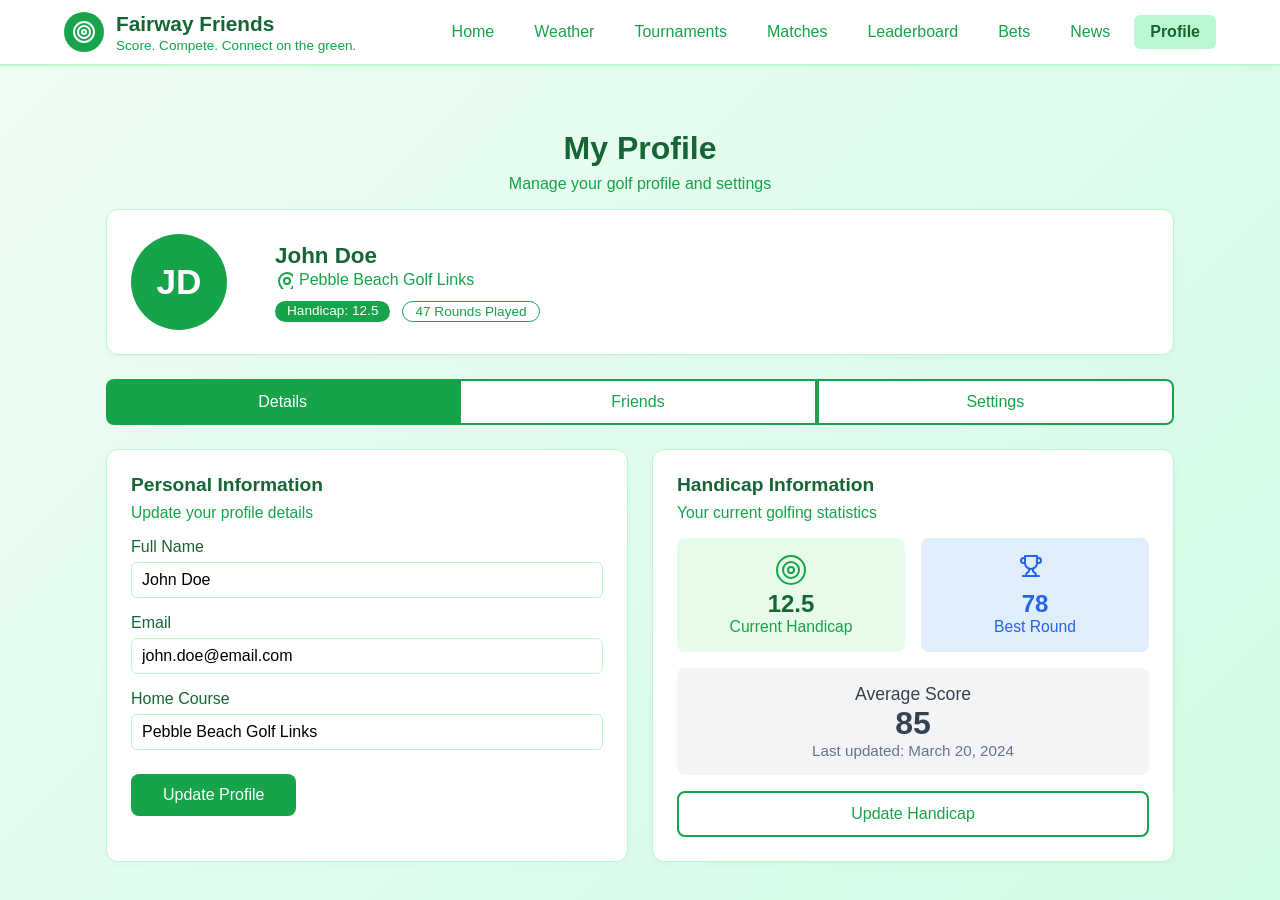
==== profile.html @ a9df20e4 "Add files via upload" ====
<!DOCTYPE html>
<html lang="en">
<head>
  <meta charset="UTF-8" />
  <meta name="viewport" content="width=device-width, initial-scale=1.0"/>
  <title>My Profile - Fairway Friends</title>
  <link rel="stylesheet" href="styles.css" />
  <style>
    .tab-content { display: none; }
    .tab-content.active { display: block; }
    .profile-avatar {
      width: 96px; height: 96px;
      background: #16a34a;
      color: #fff;
      border-radius: 50%;
      display: flex; align-items: center; justify-content: center;
      font-size: 2.2rem;
      font-weight: bold;
      margin-right: 24px;
    }
    .profile-badges { display: flex; gap: 12px; margin-top: 12px; }
    .profile-badge {
      display: inline-block;
      border-radius: 12px;
      padding: 2px 12px;
      font-size: 0.85rem;
      font-weight: 500;
      background: #16a34a;
      color: #fff;
    }
    .profile-badge.outline {
      background: #fff;
      color: #16a34a;
      border: 1px solid #16a34a;
    }
    .profile-section {
      background: #fff;
      border: 1px solid #bbf7d0;
      border-radius: 12px;
      box-shadow: 0 2px 8px rgba(16, 185, 129, 0.04);
      margin-bottom: 24px;
      padding: 24px;
    }
    .profile-form label {
      display: block;
      margin-bottom: 6px;
      color: #166534;
      font-weight: 500;
    }
    .profile-form input {
      width: 100%;
      padding: 8px 10px;
      margin-bottom: 16px;
      border: 1px solid #bbf7d0;
      border-radius: 6px;
      font-size: 1rem;
    }
    .profile-form button {
      margin-top: 8px;
    }
    .profile-grid {
      display: grid;
      grid-template-columns: 1fr 1fr;
      gap: 24px;
    }
    @media (max-width: 900px) {
      .profile-grid { grid-template-columns: 1fr; }
    }
    .friends-list {
      display: grid;
      grid-template-columns: 1fr 1fr;
      gap: 12px;
      margin-top: 12px;
    }
    .friend-card {
      display: flex;
      align-items: center;
      background: #e7fbe9;
      border-radius: 8px;
      padding: 10px 16px;
      gap: 12px;
      font-size: 1rem;
    }
    .friend-card.offline { background: #f3f4f6; }
    .friend-status {
      font-size: 0.9rem;
      margin-left: auto;
      display: flex;
      align-items: center;
      gap: 4px;
    }
    .status-dot {
      width: 8px; height: 8px;
      border-radius: 50%;
      display: inline-block;
    }
    .status-dot.online { background: #16a34a; }
    .status-dot.offline { background: #a3a3a3; }
    .pending-invites {
      margin-top: 16px;
      display: flex;
      flex-direction: column;
      gap: 10px;
    }
    .invite-card {
      background: #fef9c3;
      border: 1px solid #fde68a;
      border-radius: 8px;
      padding: 12px 16px;
      display: flex;
      align-items: center;
      justify-content: space-between;
      gap: 12px;
    }
    .invite-info {
      display: flex;
      flex-direction: column;
      gap: 2px;
    }
    .settings-grid {
      display: grid;
      grid-template-columns: 1fr 1fr;
      gap: 24px;
    }
    @media (max-width: 900px) {
      .settings-grid { grid-template-columns: 1fr; }
    }
    .checkbox-group {
      display: flex;
      flex-direction: column;
      gap: 12px;
      margin-top: 12px;
    }
    .checkbox-label {
      display: flex;
      align-items: center;
      gap: 8px;
      font-size: 1rem;
      color: #166534;
    }
    .checkbox-label input[type="checkbox"] {
      accent-color: #16a34a;
      width: 18px; height: 18px;
    }
  </style>
</head>
<body>
  <nav>
    <div class="nav-container">
      <div class="nav-left">
        <div class="logo-circle">
          <svg width="24" height="24" fill="none" stroke="white" stroke-width="2" stroke-linecap="round" stroke-linejoin="round">
            <circle cx="12" cy="12" r="10"/>
            <circle cx="12" cy="12" r="6"/>
            <circle cx="12" cy="12" r="2"/>
          </svg>
        </div>
        <div>
          <h1>Fairway Friends</h1>
          <p class="subtitle">Score. Compete. Connect on the green.</p>
        </div>
      </div>
      <div class="nav-right">
        <a href="index.html">Home</a>
        <a href="weather.html">Weather</a>
        <a href="tournaments.html">Tournaments</a>
        <a href="matches.html">Matches</a>
        <a href="leaderboard.html">Leaderboard</a>
        <a href="#">Bets</a>
        <a href="news.html">News</a>
        <a class="active" href="profile.html">Profile</a>
      </div>
    </div>
  </nav>
  <main>
    <section style="text-align:center; margin-top:32px; margin-bottom:16px;">
      <h2 style="font-size:2rem; color:#166534; font-weight:bold; margin-bottom:8px;">My Profile</h2>
      <p style="color:#16a34a;">Manage your golf profile and settings</p>
    </section>
    <!-- Profile Card -->
    <section class="profile-section" style="max-width:1100px; margin:0 auto 24px auto;">
      <div style="display:flex; align-items:center; gap:24px;">
        <div class="profile-avatar">JD</div>
        <div>
          <div style="font-size:1.4rem; font-weight:bold; color:#166534;">John Doe</div>
          <div style="color:#16a34a; display:flex; align-items:center; gap:6px; margin-top:2px;">
            <svg width="18" height="18" fill="none" stroke="#16a34a" stroke-width="2" stroke-linecap="round" stroke-linejoin="round"><path d="M20 10c0 4.993-5.539 10.193-7.399 11.799a1 1 0 0 1-1.202 0C9.539 20.193 4 14.993 4 10a8 8 0 0 1 16 0"/><circle cx="12" cy="10" r="3"/></svg>
            Pebble Beach Golf Links
          </div>
          <div class="profile-badges">
            <span class="profile-badge">Handicap: 12.5</span>
            <span class="profile-badge outline">47 Rounds Played</span>
          </div>
        </div>
      </div>
    </section>
    <!-- Tabs -->
    <div style="max-width:1100px; margin:0 auto 24px auto;">
      <div style="display:flex; background:#f0fdf4; border-radius:8px;">
        <button class="btn-primary" id="tab-details" style="flex:1; border-radius:8px 0 0 8px;">Details</button>
        <button class="btn-outline" id="tab-friends" style="flex:1; border-radius:0;">Friends</button>
        <button class="btn-outline" id="tab-settings" style="flex:1; border-radius:0 8px 8px 0;">Settings</button>
      </div>
    </div>
    <!-- Tab Contents -->
    <div style="max-width:1100px; margin:0 auto 32px auto;">
      <!-- Details Tab -->
      <div class="tab-content active" id="content-details">
        <div class="profile-grid">
          <div class="profile-section">
            <div style="font-size:1.2rem; font-weight:bold; color:#166534; margin-bottom:8px;">Personal Information</div>
            <div style="color:#16a34a; font-size:0.98rem; margin-bottom:16px;">Update your profile details</div>
            <form class="profile-form">
              <label for="full-name">Full Name</label>
              <input type="text" id="full-name" value="John Doe" />
              <label for="email">Email</label>
              <input type="email" id="email" value="john.doe@email.com" />
              <label for="home-course">Home Course</label>
              <input type="text" id="home-course" value="Pebble Beach Golf Links" />
              <button class="btn-primary" type="button">Update Profile</button>
            </form>
          </div>
          <div class="profile-section">
            <div style="font-size:1.2rem; font-weight:bold; color:#166534; margin-bottom:8px;">Handicap Information</div>
            <div style="color:#16a34a; font-size:0.98rem; margin-bottom:16px;">Your current golfing statistics</div>
            <div style="display:grid; grid-template-columns:1fr 1fr; gap:16px; margin-bottom:16px;">
              <div style="text-align:center; background:#e7fbe9; border-radius:8px; padding:16px;">
                <svg width="32" height="32" fill="none" stroke="#16a34a" stroke-width="2" stroke-linecap="round" stroke-linejoin="round"><circle cx="16" cy="16" r="14"/><circle cx="16" cy="16" r="8"/><circle cx="16" cy="16" r="3"/></svg>
                <div style="font-size:1.5rem; font-weight:bold; color:#166534;">12.5</div>
                <div style="color:#16a34a; font-size:0.98rem;">Current Handicap</div>
              </div>
              <div style="text-align:center; background:#e0edfa; border-radius:8px; padding:16px;">
                <svg width="32" height="32" fill="none" stroke="#2563eb" stroke-width="2" stroke-linecap="round" stroke-linejoin="round"><path d="M6 9H4.5a2.5 2.5 0 0 1 0-5H6"/><path d="M18 9h1.5a2.5 2.5 0 0 0 0-5H18"/><path d="M4 22h16"/><path d="M10 14.66V17c0 .55-.47.98-.97 1.21C7.85 18.75 7 20.24 7 22"/><path d="M14 14.66V17c0 .55.47.98.97 1.21C16.15 18.75 17 20.24 17 22"/><path d="M18 2H6v7a6 6 0 0 0 12 0V2Z"/></svg>
                <div style="font-size:1.5rem; font-weight:bold; color:#2563eb;">78</div>
                <div style="color:#2563eb; font-size:0.98rem;">Best Round</div>
              </div>
            </div>
            <div style="text-align:center; background:#f3f4f6; border-radius:8px; padding:16px; margin-bottom:16px;">
              <div style="font-size:1.1rem; font-weight:500; color:#374151;">Average Score</div>
              <div style="font-size:2rem; font-weight:bold; color:#374151;">85</div>
              <div style="color:#64748b; font-size:0.95rem;">Last updated: March 20, 2024</div>
            </div>
            <button class="btn-outline" style="width:100%;">Update Handicap</button>
          </div>
        </div>
      </div>
      <!-- Friends Tab -->
      <div class="tab-content" id="content-friends">
        <div class="profile-section">
          <div style="font-size:1.2rem; font-weight:bold; color:#166534; margin-bottom:8px;">My Friends (4)</div>
          <div style="color:#16a34a; font-size:0.98rem; margin-bottom:16px;">Connect and compete with your golf buddies</div>
          <button class="btn-primary" style="float:right; margin-bottom:12px;">+ Invite Friend</button>
          <div class="friends-list">
            <div class="friend-card">
              <span class="profile-avatar" style="width:40px; height:40px; font-size:1rem; margin-right:0;">MJ</span>
              <span>Mike Johnson<br /><span style="color:#16a34a; font-size:0.95rem;">Handicap: 8.5</span></span>
              <span class="friend-status"><span class="status-dot online"></span>online</span>
            </div>
            <div class="friend-card">
              <span class="profile-avatar" style="width:40px; height:40px; font-size:1rem; margin-right:0;">TB</span>
              <span>Tom Brown<br /><span style="color:#16a34a; font-size:0.95rem;">Handicap: 11.2</span></span>
              <span class="friend-status"><span class="status-dot online"></span>online</span>
            </div>
            <div class="friend-card offline">
              <span class="profile-avatar" style="width:40px; height:40px; font-size:1rem; margin-right:0;">SW</span>
              <span>Sarah Wilson<br /><span style="color:#16a34a; font-size:0.95rem;">Handicap: 15.7</span></span>
              <span class="friend-status"><span class="status-dot offline"></span>offline</span>
            </div>
            <div class="friend-card offline">
              <span class="profile-avatar" style="width:40px; height:40px; font-size:1rem; margin-right:0;">LD</span>
              <span>Lisa Davis<br /><span style="color:#16a34a; font-size:0.95rem;">Handicap: 9.8</span></span>
              <span class="friend-status"><span class="status-dot offline"></span>offline</span>
            </div>
          </div>
        </div>
        <div class="profile-section">
          <div style="font-size:1.2rem; font-weight:bold; color:#166534; margin-bottom:8px;">Pending Invites</div>
          <div style="color:#16a34a; font-size:0.98rem; margin-bottom:16px;">Friends you've invited to join</div>
          <div class="pending-invites">
            <div class="invite-card">
              <div class="invite-info">
                <span>Alex Smith</span>
                <span style="color:#16a34a; font-size:0.95rem;">alex@email.com</span>
                <span style="color:#64748b; font-size:0.85rem;">Sent: 18/3/2024</span>
              </div>
              <button class="btn-outline" style="padding:4px 16px; font-size:0.95rem;">Resend</button>
            </div>
            <div class="invite-card">
              <div class="invite-info">
                <span>Emma Wilson</span>
                <span style="color:#16a34a; font-size:0.95rem;">emma@email.com</span>
                <span style="color:#64748b; font-size:0.85rem;">Sent: 17/3/2024</span>
              </div>
              <button class="btn-outline" style="padding:4px 16px; font-size:0.95rem;">Resend</button>
            </div>
          </div>
        </div>
      </div>
      <!-- Settings Tab -->
      <div class="tab-content" id="content-settings">
        <div class="settings-grid">
          <div class="profile-section">
            <div style="font-size:1.2rem; font-weight:bold; color:#166534; margin-bottom:8px;">Account Settings</div>
            <div style="color:#16a34a; font-size:0.98rem; margin-bottom:16px;">Manage your account preferences</div>
            <form class="profile-form">
              <label for="current-password">Current Password</label>
              <input type="password" id="current-password" placeholder="Enter current password" />
              <label for="new-password">New Password</label>
              <input type="password" id="new-password" placeholder="Enter new password" />
              <label for="confirm-password">Confirm Password</label>
              <input type="password" id="confirm-password" placeholder="Confirm new password" />
              <button class="btn-primary" type="button">Update Password</button>
            </form>
          </div>
          <div class="profile-section">
            <div style="font-size:1.2rem; font-weight:bold; color:#166534; margin-bottom:8px;">Notifications</div>
            <div style="color:#16a34a; font-size:0.98rem; margin-bottom:16px;">Choose how you want to be notified</div>
            <div class="checkbox-group">
              <label class="checkbox-label"><input type="checkbox" checked /> Email Notifications <span style="color:#64748b; font-size:0.95rem;">Match invites and results</span></label>
              <label class="checkbox-label"><input type="checkbox" checked /> Tournament Updates <span style="color:#64748b; font-size:0.95rem;">New tournaments and results</span></label>
              <label class="checkbox-label"><input type="checkbox" /> Friend Activity <span style="color:#64748b; font-size:0.95rem;">When friends complete rounds</span></label>
              <label class="checkbox-label"><input type="checkbox" checked /> Weekly Reports <span style="color:#64748b; font-size:0.95rem;">Your weekly golf summary</span></label>
            </div>
          </div>
        </div>
      </div>
    </div>
  </main>
  <script>
    // Tab switching logic
    const tabDetails = document.getElementById('tab-details');
    const tabFriends = document.getElementById('tab-friends');
    const tabSettings = document.getElementById('tab-settings');
    const contentDetails = document.getElementById('content-details');
    const contentFriends = document.getElementById('content-friends');
    const contentSettings = document.getElementById('content-settings');
    const tabButtons = [tabDetails, tabFriends, tabSettings];
    const tabContents = [contentDetails, contentFriends, contentSettings];

    tabButtons.forEach((btn, idx) => {
      btn.addEventListener('click', () => {
        tabButtons.forEach((b, i) => {
          if (i === idx) {
            b.classList.remove('btn-outline');
            b.classList.add('btn-primary');
            tabContents[i].classList.add('active');
          } else {
            b.classList.remove('btn-primary');
            b.classList.add('btn-outline');
            tabContents[i].classList.remove('active');
          }
        });
      });
    });
  </script>
</body>
</html>
---- styles.css ----
/* =====================
   General Reset & Body
   ===================== */
* { box-sizing: border-box; margin: 0; padding: 0; }
body {
  font-family: 'Segoe UI', Arial, sans-serif;
  background: linear-gradient(135deg, #f0fdf4 0%, #d1fae5 100%);
  min-height: 100vh;
  color: #14532d;
}

/* =====================
   Navigation Bar
   ===================== */
nav {
  background: #fff;
  border-bottom: 2px solid #bbf7d0;
  box-shadow: 0 2px 8px rgba(16, 185, 129, 0.04);
}
.nav-container {
  max-width: 1200px;
  margin: 0 auto;
  padding: 0 24px;
  display: flex;
  align-items: center;
  justify-content: space-between;
  height: 64px;
}
.nav-left {
  display: flex;
  align-items: center;
  gap: 12px;
}
.logo-circle {
  width: 40px; height: 40px;
  background: #16a34a;
  border-radius: 50%;
  display: flex; align-items: center; justify-content: center;
}
.nav-left h1 {
  font-size: 1.3rem;
  font-weight: bold;
  color: #166534;
}
.subtitle {
  font-size: 0.85rem;
  color: #16a34a;
  margin-top: 2px;
}
.nav-right {
  display: flex;
  gap: 8px;
}
.nav-right a {
  text-decoration: none;
  color: #16a34a;
  background: transparent;
  padding: 8px 16px;
  border-radius: 6px;
  font-size: 1rem;
  transition: background 0.2s, color 0.2s;
}
.nav-right a.active,
.nav-right a:hover {
  background: #bbf7d0;
  color: #166534;
  font-weight: bold;
}

/* =====================
   Main Content Layout
   ===================== */
main {
  max-width: 1100px;
  margin: 0 auto;
  padding: 32px 16px 0 16px;
}

/* =====================
   Buttons
   ===================== */
.btn-primary {
  background: #16a34a;
  color: #fff;
  border: none;
  border-radius: 8px;
  padding: 12px 32px;
  font-size: 1rem;
  font-weight: 500;
  cursor: pointer;
  transition: background 0.2s;
}
.btn-primary:hover {
  background: #166534;
}
.btn-outline {
  background: #fff;
  color: #16a34a;
  border: 2px solid #16a34a;
  border-radius: 8px;
  padding: 12px 32px;
  font-size: 1rem;
  font-weight: 500;
  cursor: pointer;
  transition: background 0.2s, color 0.2s;
}
.btn-outline:hover {
  background: #bbf7d0;
  color: #166534;
}

/* =====================
   Cards & Sections
   ===================== */
.welcome-card, .stat-card, .tournaments-card, .activity-card {
  background: #fff;
  border: 1px solid #bbf7d0;
  border-radius: 14px;
  box-shadow: 0 2px 8px rgba(16, 185, 129, 0.04);
}

/* Welcome Card */
.welcome-card {
  text-align: center;
  padding: 40px 20px 32px 20px;
  margin-bottom: 32px;
}
.welcome-card h2 {
  font-size: 2.2rem;
  color: #166534;
  margin-bottom: 8px;
  font-weight: bold;
}
.welcome-card p {
  color: #16a34a;
  font-size: 1.15rem;
  margin-bottom: 24px;
}
.welcome-actions {
  display: flex;
  flex-direction: column;
  gap: 12px;
  max-width: 350px;
  margin: 0 auto;
}
@media (min-width: 600px) {
  .welcome-actions { flex-direction: row; }
}

/* Stat Cards */
.stats-grid {
  display: grid;
  grid-template-columns: 1fr;
  gap: 18px;
  margin-bottom: 32px;
}
@media (min-width: 700px) {
  .stats-grid { grid-template-columns: repeat(4, 1fr); }
}
.stat-card {
  border-radius: 12px;
  text-align: center;
  padding: 24px 8px 18px 8px;
  transition: box-shadow 0.2s;
  cursor: pointer;
}
.stat-card:hover {
  box-shadow: 0 4px 16px rgba(16, 185, 129, 0.10);
}
.stat-icon {
  margin-bottom: 8px;
}
.stat-value {
  font-size: 2rem;
  font-weight: bold;
  color: #166534;
}
.stat-label {
  font-size: 1rem;
  color: #16a34a;
}

/* Bottom Grid */
.bottom-grid {
  display: grid;
  grid-template-columns: 1fr;
  gap: 24px;
  margin-bottom: 32px;
}
@media (min-width: 1000px) {
  .bottom-grid { grid-template-columns: 1fr 1fr; }
}
.tournaments-card, .activity-card {
  border-radius: 12px;
  padding: 24px 20px 18px 20px;
}
.tournaments-card h3, .activity-card h3 {
  font-size: 1.3rem;
  color: #166534;
  font-weight: bold;
  margin-bottom: 4px;
  display: flex;
  align-items: center;
  gap: 8px;
}
.card-subtitle {
  color: #16a34a;
  font-size: 1rem;
  margin-bottom: 16px;
}
.tournament-list, .activity-list {
  display: flex;
  flex-direction: column;
  gap: 12px;
  margin-bottom: 12px;
}
.tournament, .activity {
  display: flex;
  align-items: center;
  justify-content: space-between;
  background: #f0fdf4;
  border-radius: 8px;
  padding: 12px 14px;
}
.tournament-title, .activity-title {
  font-weight: 500;
  color: #166534;
}
.tournament-desc, .activity-desc {
  color: #16a34a;
  font-size: 0.95rem;
}
.avatar {
  width: 36px; height: 36px;
  background: #16a34a;
  color: #fff;
  border-radius: 50%;
  display: flex; align-items: center; justify-content: center;
  font-weight: bold;
  font-size: 1.1rem;
  margin-right: 12px;
}
.activity {
  gap: 12px;
  justify-content: flex-start;
}
.view-link {
  display: block;
  text-align: center;
  color: #16a34a;
  font-weight: 500;
  margin-top: 8px;
  text-decoration: none;
  padding: 8px 0 0 0;
  border-radius: 6px;
  transition: background 0.2s, color 0.2s;
}
.view-link:hover {
  background: #bbf7d0;
  color: #166534;
}

/* =====================
   Weather Page Styles
   ===================== */
/* Add new weather-specific classes here as needed */

/* =====================
   Tournament Cards
   ===================== */
.tournament-card {
  background: #fff;
  border: 1px solid #bbf7d0;
  border-radius: 12px;
  box-shadow: 0 2px 8px rgba(16, 185, 129, 0.04);
  padding: 24px 18px 18px 18px;
  display: flex;
  flex-direction: column;
  gap: 12px;
}
.tournament-card-header {
  display: flex;
  justify-content: space-between;
  align-items: flex-start;
}
.tournament-card-title {
  font-weight: bold;
  color: #166534;
  font-size: 1.1rem;
}
.tournament-card-location {
  color: #16a34a;
  font-size: 0.95rem;
  display: flex;
  align-items: center;
  gap: 4px;
}
.tournament-status {
  background: #16a34a;
  color: #fff;
  border-radius: 12px;
  padding: 2px 12px;
  font-size: 0.85rem;
  font-weight: 500;
}
.tournament-info-grid {
  display: grid;
  grid-template-columns: 1fr 1fr;
  gap: 10px;
  font-size: 0.98rem;
  margin: 10px 0;
}
.tournament-info-item {
  display: flex;
  align-items: center;
  gap: 6px;
}
.tournament-info-label {
  font-weight: 500;
  color: #166534;
}
.tournament-info-value {
  color: #16a34a;
}
.tournament-card-bottom {
  display: flex;
  justify-content: space-between;
  align-items: center;
}
.tournament-format {
  border: 1px solid #16a34a;
  color: #16a34a;
  border-radius: 12px;
  padding: 2px 10px;
  font-size: 0.85rem;
  font-weight: 500;
}
.tournament-card-buttons {
  display: flex;
  gap: 10px;
  margin-top: 10px;
}
.tournament-card-buttons .btn-primary,
.tournament-card-buttons .btn-outline {
  flex: 1;
}

/* =====================
   Match Cards & Matches Page
   ===================== */
.match-card {
  background: #fff;
  border: 1px solid #bbf7d0;
  border-radius: 12px;
  box-shadow: 0 2px 8px rgba(16, 185, 129, 0.04);
  padding: 0;
  transition: box-shadow 0.2s;
}
.match-card:hover {
  box-shadow: 0 4px 16px rgba(16, 185, 129, 0.10);
}
.match-card-header {
  display: flex;
  justify-content: space-between;
  align-items: flex-start;
  padding: 24px 24px 0 24px;
}
.match-card-title {
  font-weight: bold;
  color: #166534;
  font-size: 1.1rem;
}
.match-card-location {
  color: #16a34a;
  font-size: 0.95rem;
  display: flex;
  align-items: center;
  gap: 4px;
  margin-top: 4px;
}
.match-code-badge {
  background: #16a34a;
  color: #fff;
  border-radius: 12px;
  padding: 2px 12px;
  font-size: 0.85rem;
  font-weight: 500;
}
.match-card-body {
  padding: 0 24px 24px 24px;
  display: flex;
  flex-direction: column;
  gap: 10px;
}
.match-info-row {
  display: flex;
  align-items: center;
  justify-content: space-between;
  font-size: 0.98rem;
}
.match-info-item {
  display: flex;
  align-items: center;
  gap: 6px;
  color: #16a34a;
}
.match-format-badge {
  border: 1px solid #16a34a;
  color: #16a34a;
  border-radius: 12px;
  padding: 2px 10px;
  font-size: 0.85rem;
  font-weight: 500;
}
.match-date-row {
  display: flex;
  align-items: center;
  gap: 6px;
  color: #16a34a;
  font-size: 0.98rem;
}
.match-created-by {
  color: #16a34a;
  font-size: 0.95rem;
}
.match-join-btn {
  margin-top: 10px;
  width: 100%;
}
/* Join by Code Card */
.join-by-code-card {
  background: #fff;
  border: 1px solid #bbf7d0;
  border-radius: 12px;
  box-shadow: 0 2px 8px rgba(16, 185, 129, 0.04);
  margin-bottom: 24px;
  margin-top: 24px;
  max-width: 700px;
  margin-left: auto;
  margin-right: auto;
}
.join-by-code-header {
  display: flex;
  align-items: center;
  gap: 8px;
  padding: 24px 24px 0 24px;
}
.join-by-code-title {
  font-size: 1.3rem;
  color: #166534;
  font-weight: bold;
}
.join-by-code-desc {
  color: #16a34a;
  font-size: 1rem;
  padding: 0 24px 8px 24px;
}
.join-by-code-body {
  padding: 0 24px 24px 24px;
  display: flex;
  gap: 8px;
}
.join-by-code-input {
  flex: 1;
  height: 40px;
  border: 1px solid #bbf7d0;
  border-radius: 8px;
  padding: 0 12px;
  font-size: 1rem;
}

/* =====================
   Leaderboard Page
   ===================== */
.leaderboard-container {
  max-width: 900px;
  margin: 0 auto;
  margin-top: 24px;
}
.leaderboard-card {
  background: #fff;
  border: 1px solid #bbf7d0;
  border-radius: 12px;
  box-shadow: 0 2px 8px rgba(16, 185, 129, 0.04);
  margin-top: 24px;
  padding: 0;
}
.leaderboard-header {
  display: flex;
  align-items: center;
  gap: 8px;
  padding: 24px 24px 0 24px;
}
.leaderboard-title {
  font-size: 1.3rem;
  color: #166534;
  font-weight: bold;
}
.leaderboard-desc {
  color: #16a34a;
  font-size: 1rem;
  padding: 0 24px 8px 24px;
}
.leaderboard-list {
  padding: 0 24px 24px 24px;
  display: flex;
  flex-direction: column;
  gap: 12px;
}
.leaderboard-row {
  display: flex;
  align-items: center;
  justify-content: space-between;
  background: #f9fafb;
  border: 1px solid #e5e7eb;
  border-radius: 8px;
  padding: 12px 16px;
  gap: 12px;
}
.leaderboard-row.highlight {
  background: #f0fdf4;
  border: 1.5px solid #bbf7d0;
}
.leaderboard-row .left {
  display: flex;
  align-items: center;
  gap: 12px;
}
.leaderboard-rank {
  width: 28px;
  height: 28px;
  display: flex;
  align-items: center;
  justify-content: center;
  font-size: 1rem;
  font-weight: bold;
  color: #16a34a;
}
.leaderboard-avatar {
  width: 40px;
  height: 40px;
  background: #16a34a;
  color: #fff;
  border-radius: 50%;
  display: flex;
  align-items: center;
  justify-content: center;
  font-weight: bold;
  font-size: 1rem;
}
.leaderboard-info {
  display: flex;
  flex-direction: column;
}
.leaderboard-name {
  font-weight: 600;
  color: #166534;
}
.leaderboard-course {
  color: #16a34a;
  font-size: 0.95rem;
}
.leaderboard-score {
  text-align: right;
}
.leaderboard-score-main {
  font-size: 1.2rem;
  font-weight: bold;
  color: #166534;
}
.leaderboard-score-sub {
  color: #16a34a;
  font-size: 0.95rem;
}
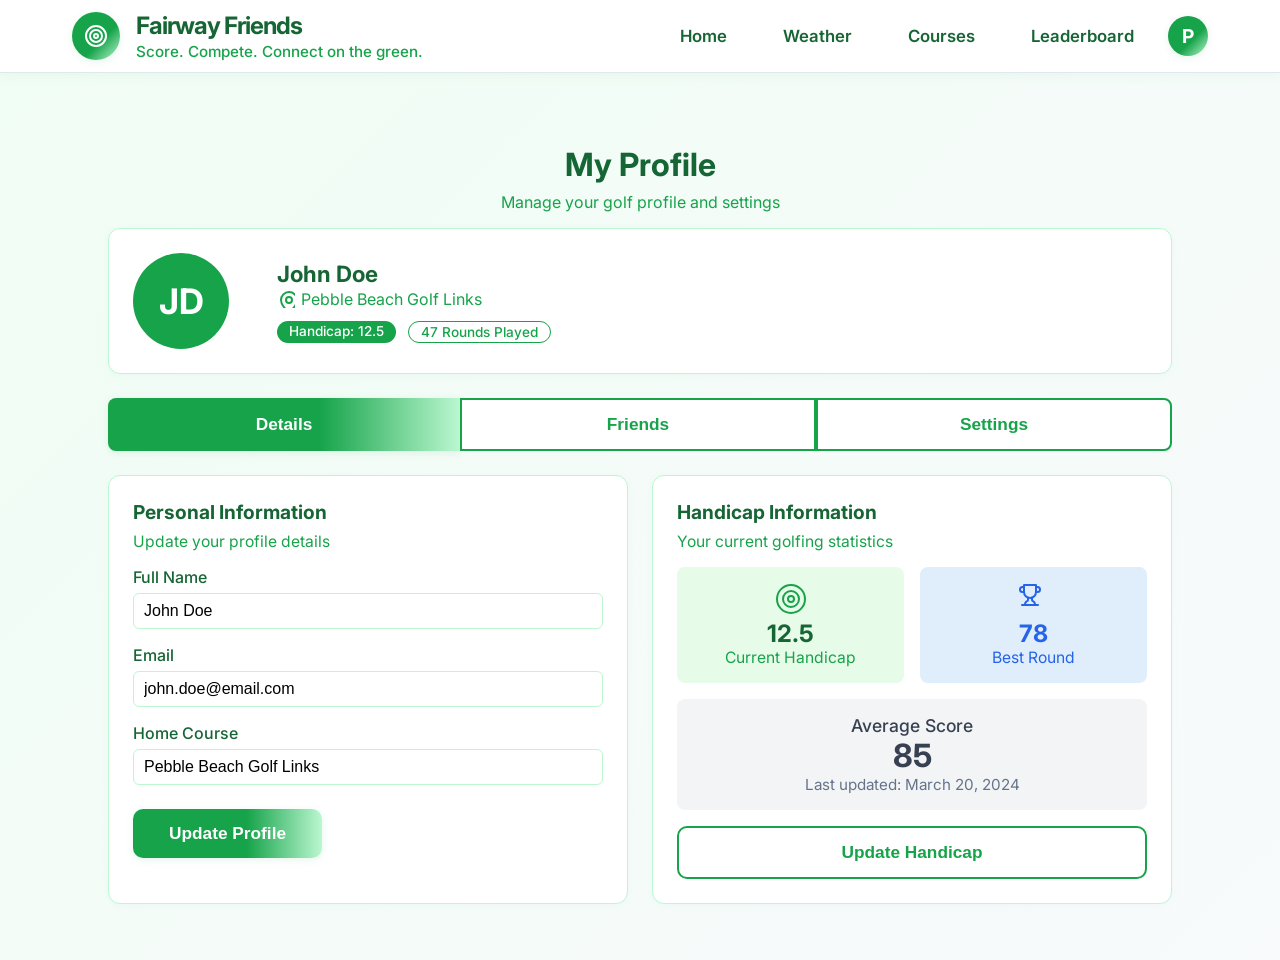
==== commit a733cda0: "Update course images, rename matches to courses, and modernize UI" ====
--- a/profile.html
+++ b/profile.html
@@ -161,14 +161,19 @@
         </div>
       </div>
       <div class="nav-right">
-        <a href="index.html">Home</a>
+        <a href="index.php">Home</a>
         <a href="weather.html">Weather</a>
-        <a href="tournaments.html">Tournaments</a>
-        <a href="matches.html">Matches</a>
+        <a href="courses.html">Courses</a>
         <a href="leaderboard.html">Leaderboard</a>
-        <a href="#">Bets</a>
-        <a href="news.html">News</a>
-        <a class="active" href="profile.html">Profile</a>
+        <div class="user-profile">
+          <div class="profile-icon">P</div>
+          <div class="profile-dropdown">
+            <a href="profile.html">Profile</a>
+            <a href="settings.html">Settings</a>
+            <div class="divider"></div>
+            <a href="logout.php">Logout</a>
+          </div>
+        </div>
       </div>
     </div>
   </nav>
@@ -317,8 +322,6 @@
             <div style="color:#16a34a; font-size:0.98rem; margin-bottom:16px;">Choose how you want to be notified</div>
             <div class="checkbox-group">
               <label class="checkbox-label"><input type="checkbox" checked /> Email Notifications <span style="color:#64748b; font-size:0.95rem;">Match invites and results</span></label>
-              <label class="checkbox-label"><input type="checkbox" checked /> Tournament Updates <span style="color:#64748b; font-size:0.95rem;">New tournaments and results</span></label>
-              <label class="checkbox-label"><input type="checkbox" /> Friend Activity <span style="color:#64748b; font-size:0.95rem;">When friends complete rounds</span></label>
               <label class="checkbox-label"><input type="checkbox" checked /> Weekly Reports <span style="color:#64748b; font-size:0.95rem;">Your weekly golf summary</span></label>
             </div>
           </div>
--- a/styles.css
+++ b/styles.css
@@ -1,12 +1,14 @@
+@import url('https://fonts.googleapis.com/css2?family=Inter:wght@400;600;700&display=swap');
+
 /* =====================
    General Reset & Body
    ===================== */
 * { box-sizing: border-box; margin: 0; padding: 0; }
 body {
-  font-family: 'Segoe UI', Arial, sans-serif;
-  background: linear-gradient(135deg, #f0fdf4 0%, #d1fae5 100%);
+  font-family: 'Inter', Arial, sans-serif;
+  background: linear-gradient(135deg, #f0fdf4 0%, #f8fafc 100%);
   min-height: 100vh;
-  color: #14532d;
+  color: #1a2a36;
 }
 
 /* =====================
@@ -14,57 +16,65 @@
    ===================== */
 nav {
   background: #fff;
-  border-bottom: 2px solid #bbf7d0;
-  box-shadow: 0 2px 8px rgba(16, 185, 129, 0.04);
+  border-bottom: 1.5px solid #e0e7ef;
+  box-shadow: 0 2px 12px rgba(22, 163, 74, 0.06);
+  position: sticky;
+  top: 0;
+  z-index: 100;
 }
 .nav-container {
   max-width: 1200px;
   margin: 0 auto;
-  padding: 0 24px;
+  padding: 0 32px;
   display: flex;
   align-items: center;
   justify-content: space-between;
-  height: 64px;
+  height: 72px;
 }
 .nav-left {
   display: flex;
   align-items: center;
-  gap: 12px;
+  gap: 16px;
 }
 .logo-circle {
-  width: 40px; height: 40px;
-  background: #16a34a;
+  width: 48px; height: 48px;
+  background: linear-gradient(135deg, #16a34a 60%, #bbf7d0 100%);
   border-radius: 50%;
   display: flex; align-items: center; justify-content: center;
+  box-shadow: 0 2px 8px rgba(22, 163, 74, 0.10);
 }
 .nav-left h1 {
-  font-size: 1.3rem;
-  font-weight: bold;
-  color: #166534;
+  font-size: 1.5rem;
+  font-weight: 700;
+  color: #166534;
+  letter-spacing: -1px;
 }
 .subtitle {
-  font-size: 0.85rem;
+  font-size: 0.95rem;
   color: #16a34a;
   margin-top: 2px;
+  font-weight: 500;
 }
 .nav-right {
   display: flex;
-  gap: 8px;
+  gap: 12px;
+  align-items: center;
 }
 .nav-right a {
   text-decoration: none;
-  color: #16a34a;
+  color: #166534;
   background: transparent;
-  padding: 8px 16px;
-  border-radius: 6px;
-  font-size: 1rem;
-  transition: background 0.2s, color 0.2s;
+  padding: 10px 22px;
+  border-radius: 8px;
+  font-size: 1.05rem;
+  font-weight: 600;
+  transition: background 0.18s, color 0.18s, box-shadow 0.18s;
 }
 .nav-right a.active,
 .nav-right a:hover {
-  background: #bbf7d0;
-  color: #166534;
-  font-weight: bold;
+  background: linear-gradient(90deg, #bbf7d0 60%, #f0fdf4 100%);
+  color: #166534;
+  box-shadow: 0 2px 8px rgba(22, 163, 74, 0.10);
 }
 
 /* =====================
@@ -73,46 +83,51 @@
 main {
   max-width: 1100px;
   margin: 0 auto;
-  padding: 32px 16px 0 16px;
+  padding: 40px 18px 0 18px;
 }
 
 /* =====================
    Buttons
    ===================== */
 .btn-primary {
-  background: #16a34a;
+  background: linear-gradient(90deg, #16a34a 60%, #bbf7d0 100%);
   color: #fff;
   border: none;
-  border-radius: 8px;
-  padding: 12px 32px;
-  font-size: 1rem;
-  font-weight: 500;
+  border-radius: 10px;
+  padding: 14px 36px;
+  font-size: 1.08rem;
+  font-weight: 700;
   cursor: pointer;
-  transition: background 0.2s;
+  box-shadow: 0 2px 8px rgba(22, 163, 74, 0.10);
+  transition: background 0.18s, box-shadow 0.18s, transform 0.18s;
 }
 .btn-primary:hover {
-  background: #166534;
+  background: linear-gradient(90deg, #166534 60%, #bbf7d0 100%);
+  box-shadow: 0 4px 16px rgba(22, 163, 74, 0.18);
+  transform: translateY(-2px) scale(1.03);
 }
 .btn-outline {
   background: #fff;
   color: #16a34a;
   border: 2px solid #16a34a;
-  border-radius: 8px;
-  padding: 12px 32px;
-  font-size: 1rem;
-  font-weight: 500;
+  border-radius: 10px;
+  padding: 14px 36px;
+  font-size: 1.08rem;
+  font-weight: 700;
   cursor: pointer;
-  transition: background 0.2s, color 0.2s;
+  transition: background 0.18s, color 0.18s, box-shadow 0.18s, transform 0.18s;
 }
 .btn-outline:hover {
   background: #bbf7d0;
   color: #166534;
+  box-shadow: 0 4px 16px rgba(22, 163, 74, 0.10);
+  transform: translateY(-2px) scale(1.03);
 }
 
 /* =====================
    Cards & Sections
    ===================== */
-.welcome-card, .stat-card, .tournaments-card, .activity-card {
+.welcome-card, .stat-card, .activity-card {
   background: #fff;
   border: 1px solid #bbf7d0;
   border-radius: 14px;
@@ -122,25 +137,31 @@
 /* Welcome Card */
 .welcome-card {
   text-align: center;
-  padding: 40px 20px 32px 20px;
-  margin-bottom: 32px;
+  padding: 48px 24px 36px 24px;
+  margin-bottom: 36px;
+  background: #fff;
+  border-radius: 18px;
+  box-shadow: 0 4px 24px rgba(22, 163, 74, 0.10);
+  border: 1.5px solid #e0e7ef;
 }
 .welcome-card h2 {
-  font-size: 2.2rem;
-  color: #166534;
-  margin-bottom: 8px;
-  font-weight: bold;
+  font-size: 2.5rem;
+  color: #166534;
+  margin-bottom: 10px;
+  font-weight: 700;
+  letter-spacing: -1px;
 }
 .welcome-card p {
   color: #16a34a;
-  font-size: 1.15rem;
-  margin-bottom: 24px;
+  font-size: 1.2rem;
+  margin-bottom: 28px;
+  font-weight: 500;
 }
 .welcome-actions {
   display: flex;
   flex-direction: column;
-  gap: 12px;
-  max-width: 350px;
+  gap: 16px;
+  max-width: 400px;
   margin: 0 auto;
 }
 @media (min-width: 600px) {
@@ -151,112 +172,117 @@
 .stats-grid {
   display: grid;
   grid-template-columns: 1fr;
-  gap: 18px;
-  margin-bottom: 32px;
+  gap: 22px;
+  margin-bottom: 36px;
 }
 @media (min-width: 700px) {
   .stats-grid { grid-template-columns: repeat(4, 1fr); }
 }
 .stat-card {
-  border-radius: 12px;
+  border-radius: 14px;
   text-align: center;
-  padding: 24px 8px 18px 8px;
-  transition: box-shadow 0.2s;
+  padding: 32px 10px 22px 10px;
+  background: #fff;
+  border: 1.5px solid #e0e7ef;
+  box-shadow: 0 2px 12px rgba(22, 163, 74, 0.08);
+  transition: box-shadow 0.18s, transform 0.18s;
   cursor: pointer;
 }
 .stat-card:hover {
-  box-shadow: 0 4px 16px rgba(16, 185, 129, 0.10);
+  box-shadow: 0 8px 32px rgba(22, 163, 74, 0.13);
+  transform: translateY(-2px) scale(1.03);
 }
 .stat-icon {
-  margin-bottom: 8px;
+  margin-bottom: 10px;
 }
 .stat-value {
-  font-size: 2rem;
-  font-weight: bold;
+  font-size: 2.2rem;
+  font-weight: 700;
   color: #166534;
 }
 .stat-label {
-  font-size: 1rem;
-  color: #16a34a;
+  font-size: 1.1rem;
+  color: #16a34a;
+  font-weight: 500;
 }
 
 /* Bottom Grid */
 .bottom-grid {
   display: grid;
   grid-template-columns: 1fr;
-  gap: 24px;
-  margin-bottom: 32px;
+  gap: 28px;
+  margin-bottom: 36px;
 }
 @media (min-width: 1000px) {
   .bottom-grid { grid-template-columns: 1fr 1fr; }
 }
-.tournaments-card, .activity-card {
-  border-radius: 12px;
-  padding: 24px 20px 18px 20px;
-}
-.tournaments-card h3, .activity-card h3 {
-  font-size: 1.3rem;
-  color: #166534;
-  font-weight: bold;
-  margin-bottom: 4px;
-  display: flex;
-  align-items: center;
-  gap: 8px;
+.activity-card {
+  border-radius: 14px;
+  padding: 32px 24px 22px 24px;
+  background: #fff;
+  border: 1.5px solid #e0e7ef;
+  box-shadow: 0 2px 12px rgba(22, 163, 74, 0.08);
+}
+.activity-card h3 {
+  font-size: 1.4rem;
+  color: #166534;
+  font-weight: 700;
+  margin-bottom: 6px;
+  display: flex;
+  align-items: center;
+  gap: 10px;
 }
 .card-subtitle {
   color: #16a34a;
-  font-size: 1rem;
-  margin-bottom: 16px;
-}
-.tournament-list, .activity-list {
-  display: flex;
-  flex-direction: column;
-  gap: 12px;
-  margin-bottom: 12px;
-}
-.tournament, .activity {
+  font-size: 1.1rem;
+  margin-bottom: 18px;
+  font-weight: 500;
+}
+.activity-list {
+  display: flex;
+  flex-direction: column;
+  gap: 14px;
+  margin-bottom: 14px;
+}
+.activity {
   display: flex;
   align-items: center;
   justify-content: space-between;
   background: #f0fdf4;
-  border-radius: 8px;
-  padding: 12px 14px;
-}
-.tournament-title, .activity-title {
-  font-weight: 500;
-  color: #166534;
-}
-.tournament-desc, .activity-desc {
-  color: #16a34a;
-  font-size: 0.95rem;
+  border-radius: 10px;
+  padding: 14px 16px;
+  box-shadow: 0 1px 4px rgba(22, 163, 74, 0.04);
+}
+.activity-title {
+  font-weight: 600;
+  color: #166534;
+}
+.activity-desc {
+  color: #16a34a;
+  font-size: 1rem;
 }
 .avatar {
-  width: 36px; height: 36px;
-  background: #16a34a;
+  width: 38px; height: 38px;
+  background: linear-gradient(135deg, #16a34a 60%, #bbf7d0 100%);
   color: #fff;
   border-radius: 50%;
   display: flex; align-items: center; justify-content: center;
-  font-weight: bold;
-  font-size: 1.1rem;
-  margin-right: 12px;
-}
-.activity {
-  gap: 12px;
-  justify-content: flex-start;
+  font-weight: 700;
+  font-size: 1.15rem;
+  margin-right: 14px;
+  box-shadow: 0 2px 8px rgba(22, 163, 74, 0.10);
 }
 .view-link {
   display: block;
   text-align: center;
   color: #16a34a;
-  font-weight: 500;
-  margin-top: 8px;
-  text-decoration: none;
-  padding: 8px 0 0 0;
-  border-radius: 6px;
-  transition: background 0.2s, color 0.2s;
+  font-weight: 600;
+  font-size: 1.05rem;
+  margin-top: 10px;
+  text-decoration: underline;
+  transition: color 0.18s;
 }
 .view-link:hover {
-  background: #bbf7d0;
   color: #166534;
 }
 
@@ -264,86 +290,6 @@
    Weather Page Styles
    ===================== */
 /* Add new weather-specific classes here as needed */
-
-/* =====================
-   Tournament Cards
-   ===================== */
-.tournament-card {
-  background: #fff;
-  border: 1px solid #bbf7d0;
-  border-radius: 12px;
-  box-shadow: 0 2px 8px rgba(16, 185, 129, 0.04);
-  padding: 24px 18px 18px 18px;
-  display: flex;
-  flex-direction: column;
-  gap: 12px;
-}
-.tournament-card-header {
-  display: flex;
-  justify-content: space-between;
-  align-items: flex-start;
-}
-.tournament-card-title {
-  font-weight: bold;
-  color: #166534;
-  font-size: 1.1rem;
-}
-.tournament-card-location {
-  color: #16a34a;
-  font-size: 0.95rem;
-  display: flex;
-  align-items: center;
-  gap: 4px;
-}
-.tournament-status {
-  background: #16a34a;
-  color: #fff;
-  border-radius: 12px;
-  padding: 2px 12px;
-  font-size: 0.85rem;
-  font-weight: 500;
-}
-.tournament-info-grid {
-  display: grid;
-  grid-template-columns: 1fr 1fr;
-  gap: 10px;
-  font-size: 0.98rem;
-  margin: 10px 0;
-}
-.tournament-info-item {
-  display: flex;
-  align-items: center;
-  gap: 6px;
-}
-.tournament-info-label {
-  font-weight: 500;
-  color: #166534;
-}
-.tournament-info-value {
-  color: #16a34a;
-}
-.tournament-card-bottom {
-  display: flex;
-  justify-content: space-between;
-  align-items: center;
-}
-.tournament-format {
-  border: 1px solid #16a34a;
-  color: #16a34a;
-  border-radius: 12px;
-  padding: 2px 10px;
-  font-size: 0.85rem;
-  font-weight: 500;
-}
-.tournament-card-buttons {
-  display: flex;
-  gap: 10px;
-  margin-top: 10px;
-}
-.tournament-card-buttons .btn-primary,
-.tournament-card-buttons .btn-outline {
-  flex: 1;
-}
 
 /* =====================
    Match Cards & Matches Page
@@ -571,4 +517,231 @@
 .leaderboard-score-sub {
   color: #16a34a;
   font-size: 0.95rem;
+}
+
+/* =====================
+   Authentication Pages
+   ===================== */
+.auth-container {
+  max-width: 420px;
+  margin: 56px auto;
+  padding: 0 18px;
+}
+
+.auth-card {
+  background: #fff;
+  border: 1.5px solid #e0e7ef;
+  border-radius: 16px;
+  box-shadow: 0 4px 24px rgba(22, 163, 74, 0.10);
+  padding: 40px 28px;
+}
+
+.auth-card h2 {
+  text-align: center;
+  color: #166534;
+  font-size: 2rem;
+  font-weight: 700;
+  margin-bottom: 10px;
+}
+
+.auth-subtitle {
+  text-align: center;
+  color: #16a34a;
+  margin-bottom: 28px;
+  font-size: 1.1rem;
+  font-weight: 500;
+}
+
+.auth-form {
+  display: flex;
+  flex-direction: column;
+  gap: 18px;
+}
+
+.form-group {
+  display: flex;
+  flex-direction: column;
+  gap: 7px;
+}
+
+.form-group label {
+  color: #166534;
+  font-weight: 600;
+}
+
+.form-group input {
+  padding: 12px 14px;
+  border: 1.5px solid #e0e7ef;
+  border-radius: 8px;
+  font-size: 1.05rem;
+  transition: border-color 0.18s;
+}
+
+.form-group input:focus {
+  outline: none;
+  border-color: #16a34a;
+}
+
+.auth-footer {
+  text-align: center;
+  margin-top: 28px;
+  color: #16a34a;
+  font-size: 1.05rem;
+}
+
+.auth-footer a {
+  color: #166534;
+  text-decoration: underline;
+  font-weight: 600;
+}
+
+/* User Profile Icon */
+.user-profile {
+  position: relative;
+  cursor: pointer;
+}
+
+.profile-icon {
+  width: 40px;
+  height: 40px;
+  background: linear-gradient(135deg, #16a34a 60%, #bbf7d0 100%);
+  border-radius: 50%;
+  display: flex;
+  align-items: center;
+  justify-content: center;
+  color: white;
+  font-weight: 700;
+  font-size: 1.2rem;
+  box-shadow: 0 2px 8px rgba(22, 163, 74, 0.10);
+  transition: box-shadow 0.18s;
+}
+
+.profile-icon:hover {
+  box-shadow: 0 4px 16px rgba(22, 163, 74, 0.18);
+}
+
+.profile-dropdown {
+  position: absolute;
+  top: 110%;
+  right: 0;
+  background: white;
+  border: 1.5px solid #e0e7ef;
+  border-radius: 10px;
+  box-shadow: 0 8px 32px rgba(22, 163, 74, 0.13);
+  padding: 10px 0;
+  min-width: 180px;
+  display: none;
+  z-index: 10;
+}
+
+.profile-dropdown.active {
+  display: block;
+}
+
+.profile-dropdown a {
+  display: block;
+  padding: 10px 22px;
+  color: #166534;
+  text-decoration: none;
+  font-weight: 500;
+  transition: background 0.18s;
+}
+
+.profile-dropdown a:hover {
+  background: #f0fdf4;
+}
+
+.profile-dropdown .divider {
+  height: 1px;
+  background: #e0e7ef;
+  margin: 10px 0;
+}
+
+/* Form Validation Styles */
+.is-invalid {
+    border-color: #dc3545 !important;
+}
+
+.invalid-feedback {
+    color: #dc3545;
+    font-size: 0.95rem;
+    margin-top: 4px;
+}
+
+.alert {
+    padding: 12px 16px;
+    margin-bottom: 16px;
+    border-radius: 8px;
+    font-size: 1.05rem;
+}
+
+.alert-danger {
+    background-color: #f8d7da;
+    border: 1.5px solid #f5c2c7;
+    color: #842029;
+}
+
+/* Responsive Tweaks */
+@media (max-width: 700px) {
+  .nav-container { padding: 0 10px; }
+  main { padding: 24px 4px 0 4px; }
+  .welcome-card { padding: 28px 6px 18px 6px; }
+  .activity-card { padding: 18px 6px 10px 6px; }
+}
+
+/* --- Courses Page Styles --- */
+.courses-list {
+  display: grid;
+  grid-template-columns: 1fr 1fr;
+  gap: 32px;
+  margin-top: 40px;
+}
+@media (max-width: 900px) {
+  .courses-list { grid-template-columns: 1fr; }
+}
+.course-card {
+  background: #fff;
+  border-radius: 16px;
+  box-shadow: 0 2px 12px rgba(22, 163, 74, 0.08);
+  border: 1.5px solid #e0e7ef;
+  overflow: hidden;
+  display: flex;
+  flex-direction: column;
+  transition: box-shadow 0.18s, transform 0.18s;
+}
+.course-card:hover {
+  box-shadow: 0 8px 32px rgba(22, 163, 74, 0.13);
+  transform: translateY(-2px) scale(1.03);
+}
+.course-img {
+  width: 100%;
+  height: 180px;
+  object-fit: cover;
+  background: #e0e7ef;
+}
+.course-info {
+  padding: 22px 20px 18px 20px;
+  flex: 1;
+  display: flex;
+  flex-direction: column;
+  justify-content: space-between;
+}
+.course-title {
+  font-size: 1.25rem;
+  font-weight: 700;
+  color: #166534;
+  margin-bottom: 8px;
+}
+.course-location {
+  color: #16a34a;
+  font-size: 1.05rem;
+  margin-bottom: 18px;
+}
+.join-btn {
+  align-self: flex-end;
+  margin-top: 10px;
+}
+/* Remove old matches-specific styles */
+.match-card, .match-card-header, .match-card-title, .match-card-location, .match-code-badge, .match-card-body, .match-info-row, .match-info-item, .match-format-badge, .match-date-row, .match-created-by, .match-join-btn, .join-by-code-card, .join-by-code-header, .join-by-code-title, .join-by-code-desc, .join-by-code-body, .join-by-code-input {
+  display: none !important;
 }
